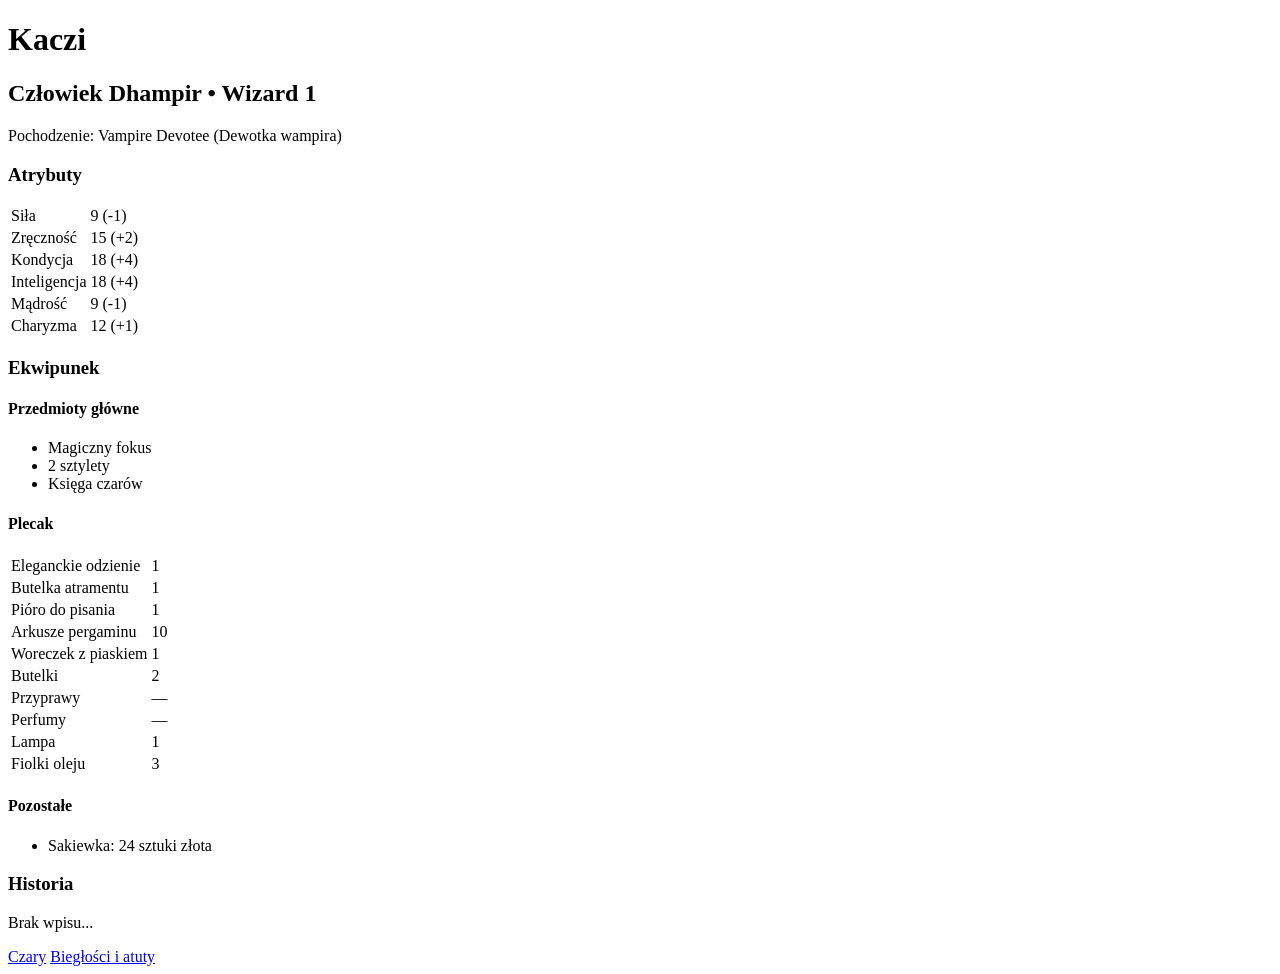
==== index.html @ c839cd34 "Create index.html" ====
<!DOCTYPE html>
<html lang="pl">
<head>
<meta charset="UTF-8">
<title>Kaczi – Karta Postaci</title>
<link rel="stylesheet" href="style.css">
</head>

<body>
<div class="container">

  <h1>Kaczi</h1>
  <h2>Człowiek Dhampir • Wizard 1</h2>
  <p class="sub">Pochodzenie: Vampire Devotee (Dewotka wampira)</p>

  <section>
    <h3>Atrybuty</h3>
    <table class="stats">
      <tr><td>Siła</td><td>9 (-1)</td></tr>
      <tr><td>Zręczność</td><td>15 (+2)</td></tr>
      <tr><td>Kondycja</td><td>18 (+4)</td></tr>
      <tr><td>Inteligencja</td><td>18 (+4)</td></tr>
      <tr><td>Mądrość</td><td>9 (-1)</td></tr>
      <tr><td>Charyzma</td><td>12 (+1)</td></tr>
    </table>
  </section>

  <section>
    <h3>Ekwipunek</h3>

    <div class="equipment-block">
      <h4>Przedmioty główne</h4>
      <ul>
        <li>Magiczny fokus</li>
        <li>2 sztylety</li>
        <li>Księga czarów</li>
      </ul>
    </div>

    <div class="equipment-block">
      <h4>Plecak</h4>
      <table class="backpack">
        <tr><td>Eleganckie odzienie</td><td>1</td></tr>
        <tr><td>Butelka atramentu</td><td>1</td></tr>
        <tr><td>Pióro do pisania</td><td>1</td></tr>
        <tr><td>Arkusze pergaminu</td><td>10</td></tr>
        <tr><td>Woreczek z piaskiem</td><td>1</td></tr>
        <tr><td>Butelki</td><td>2</td></tr>
        <tr><td>Przyprawy</td><td>—</td></tr>
        <tr><td>Perfumy</td><td>—</td></tr>
        <tr><td>Lampa</td><td>1</td></tr>
        <tr><td>Fiolki oleju</td><td>3</td></tr>
      </table>
    </div>

    <div class="equipment-block">
      <h4>Pozostałe</h4>
      <ul>
        <li>Sakiewka: 24 sztuki złota</li>
      </ul>
    </div>

  </section>

  <section>
    <h3>Historia</h3>
    <p class="empty">Brak wpisu...</p>
  </section>

  <nav>
    <a href="czary.html">Czary</a>
    <a href="umiejetnosci.html">Biegłości i atuty</a>
  </nav>

</div>
</body>
</html>
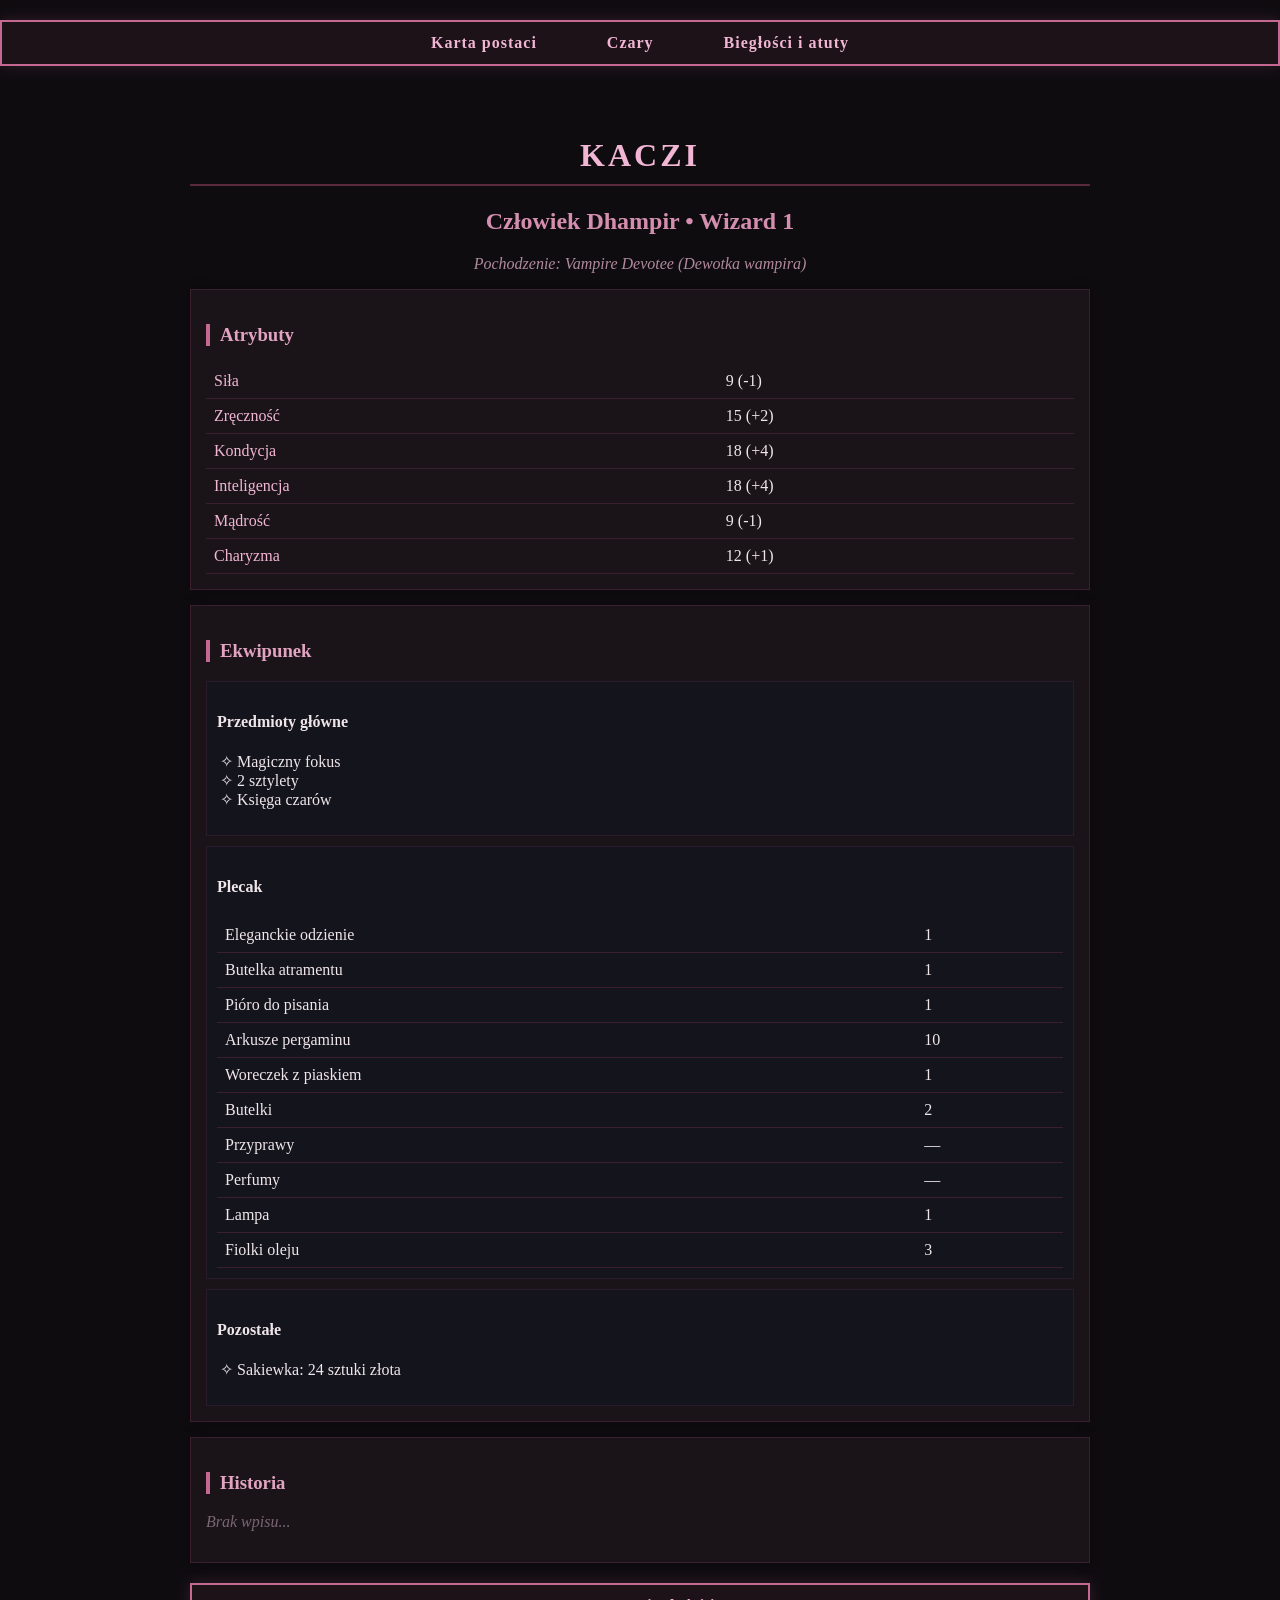
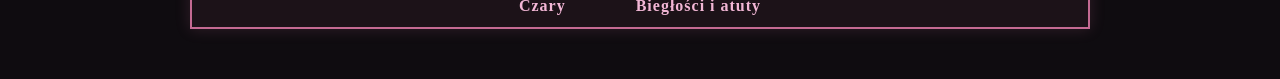
==== commit 82485ab7: "Update index.html" ====
--- a/index.html
+++ b/index.html
@@ -7,6 +7,13 @@
 </head>
 
 <body>
+
+<nav>
+  <a href="index.html">Karta postaci</a>
+  <a href="czary.html">Czary</a>
+  <a href="umiejetnosci.html">Biegłości i atuty</a>
+</nav>
+  
 <div class="container">
 
   <h1>Kaczi</h1>
--- a/style.css
+++ b/style.css
@@ -0,0 +1,148 @@
+body {
+  background: #0f0c10;
+  color: #f0e6ea;
+  font-family: "Georgia", serif;
+  margin: 0;
+}
+
+/* GŁÓWNY UKŁAD */
+.container {
+  max-width: 900px;
+  margin: auto;
+  padding: 30px;
+}
+
+/* TYPOGRAFIA */
+h1 {
+  color: #f2b6d5;
+  text-align: center;
+  letter-spacing: 3px;
+  text-transform: uppercase;
+  border-bottom: 2px solid #5a2a3a;
+  padding-bottom: 10px;
+}
+
+h2 {
+  color: #d48fb0;
+  text-align: center;
+}
+
+h3 {
+  color: #e3a3c3;
+  border-left: 4px solid #c46a92;
+  padding-left: 10px;
+}
+
+/* SUBTEKST */
+.sub {
+  color: #b08a9a;
+  font-style: italic;
+  text-align: center;
+}
+
+/* SEKCJE JAK MANUSKRYPT */
+section {
+  background: #1a1418;
+  border: 1px solid #3a202c;
+  padding: 15px;
+  margin: 15px 0;
+  box-shadow: 0 0 10px rgba(0,0,0,0.4);
+}
+
+/* STATYSTYKI */
+.stats, .backpack {
+  width: 100%;
+  border-collapse: collapse;
+}
+
+.stats td, .backpack td {
+  padding: 8px;
+  border-bottom: 1px solid #3a202c;
+}
+
+.stats td:first-child {
+  color: #f2b6d5;
+}
+
+/* LISTY */
+ul {
+  list-style-type: "✧ ";
+  padding-left: 20px;
+}
+
+/* NAV — WYRAŹNY PANEL */
+nav {
+  position: sticky;
+  top: 0;
+  background: #1c1218;
+  border: 2px solid #c46a92;
+  padding: 12px;
+  margin: 20px 0;
+  text-align: center;
+  box-shadow: 0 0 15px rgba(196, 106, 146, 0.2);
+  z-index: 1000;
+}
+
+nav a {
+  color: #f2b6d5;
+  text-decoration: none;
+  margin: 0 20px;
+  font-weight: bold;
+  letter-spacing: 1px;
+  padding: 8px 12px;
+  border: 1px solid transparent;
+  transition: 0.2s;
+}
+
+nav a:hover {
+  border: 1px solid #f2b6d5;
+  background: #2a1822;
+}
+
+/* PUSTE HISTORIE */
+.empty {
+  color: #7a6670;
+  font-style: italic;
+}
+
+/* EKWIPUNEK BLOKI */
+.equipment-block {
+  margin-top: 10px;
+  padding: 10px;
+  background: #14141d;
+  border: 1px solid #2a1b2f;
+}
+
+/* 🔮 TABELA SPELLS — SCROLL */
+.table-scroll {
+  overflow-x: auto;
+  border: 1px solid #3a202c;
+  background: #120e12;
+  padding: 10px;
+}
+
+/* SPELL TABLE */
+.spell-table {
+  width: 1200px;
+  border-collapse: collapse;
+  font-size: 13px;
+}
+
+.spell-table th {
+  background: #2a1822;
+  color: #f2b6d5;
+  padding: 8px;
+  border: 1px solid #3a202c;
+  text-align: center;
+}
+
+.spell-table td {
+  border: 1px solid #2a202c;
+  padding: 6px;
+  text-align: center;
+  color: #e9dbe2;
+}
+
+.spell-table td:nth-child(3) {
+  text-align: left;
+}
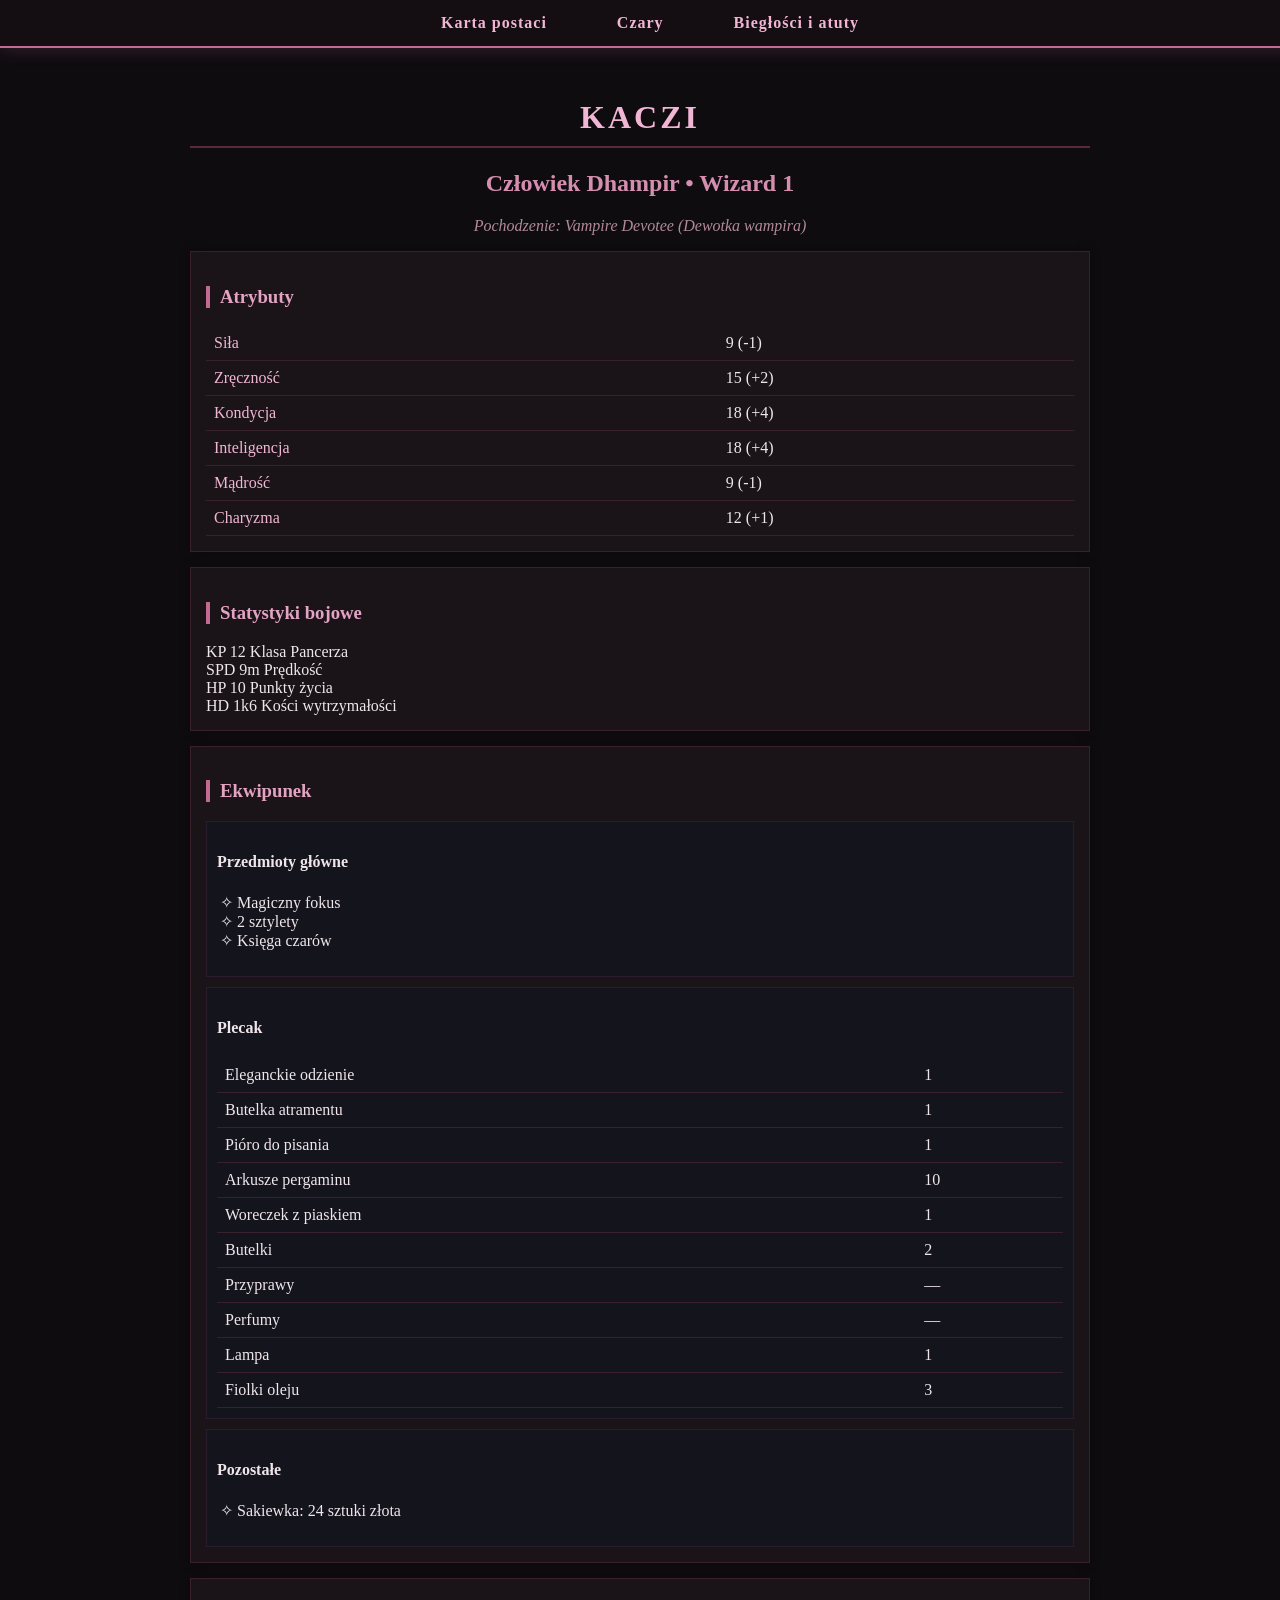
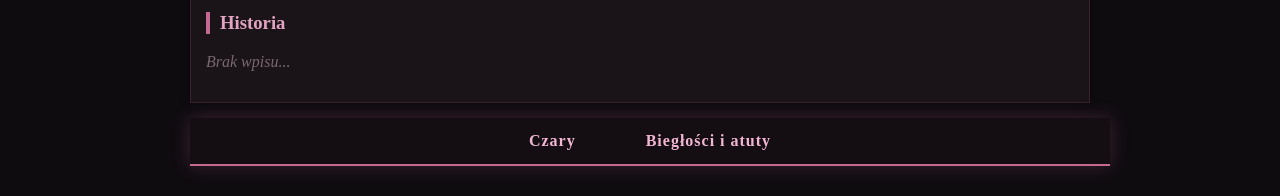
==== commit 3d133d91: "Update index.html" ====
--- a/index.html
+++ b/index.html
@@ -32,6 +32,42 @@
     </table>
   </section>
 
+
+  
+<section>
+  <h3>Statystyki bojowe</h3>
+
+  <div class="combat-grid">
+
+    <div class="combat-card">
+      <span class="combat-title">KP</span>
+      <span class="combat-value">12</span>
+      <span class="combat-desc">Klasa Pancerza</span>
+    </div>
+
+    <div class="combat-card">
+      <span class="combat-title">SPD</span>
+      <span class="combat-value">9m</span>
+      <span class="combat-desc">Prędkość</span>
+    </div>
+
+    <div class="combat-card">
+      <span class="combat-title">HP</span>
+      <span class="combat-value">10</span>
+      <span class="combat-desc">Punkty życia</span>
+    </div>
+
+    <div class="combat-card">
+      <span class="combat-title">HD</span>
+      <span class="combat-value">1k6</span>
+      <span class="combat-desc">Kości wytrzymałości</span>
+    </div>
+
+  </div>
+</section>
+  
+
+  
   <section>
     <h3>Ekwipunek</h3>
 
--- a/style.css
+++ b/style.css
@@ -74,22 +74,23 @@
 nav {
   position: sticky;
   top: 0;
-  background: #1c1218;
-  border: 2px solid #c46a92;
-  padding: 12px;
-  margin: 20px 0;
+  width: 100%;
+  background: #140e12;
+  border-bottom: 2px solid #c46a92;
+  padding: 14px 10px;
   text-align: center;
-  box-shadow: 0 0 15px rgba(196, 106, 146, 0.2);
-  z-index: 1000;
+  box-shadow: 0 0 18px rgba(196, 106, 146, 0.25);
+  z-index: 9999;
 }
 
 nav a {
   color: #f2b6d5;
   text-decoration: none;
-  margin: 0 20px;
+  margin: 0 18px;
   font-weight: bold;
   letter-spacing: 1px;
-  padding: 8px 12px;
+  padding: 8px 14px;
+  border-radius: 4px;
   border: 1px solid transparent;
   transition: 0.2s;
 }
@@ -146,3 +147,44 @@
 .spell-table td:nth-child(3) {
   text-align: left;
 }
+
+
+
+/* SPELL CARD */
+.spell-card {
+  margin: 12px 0;
+  border: 1px solid #3a202c;
+  background: #171217;
+}
+
+.spell-card summary {
+  padding: 14px;
+  cursor: pointer;
+  color: #f2b6d5;
+  font-weight: bold;
+  user-select: none;
+  list-style: none;
+}
+
+.spell-card summary::-webkit-details-marker {
+  display: none;
+}
+
+.spell-card summary::before {
+  content: "✦ ";
+  color: #d48fb0;
+}
+
+.spell-card[open] summary {
+  border-bottom: 1px solid #3a202c;
+  background: #21161d;
+}
+
+.spell-content {
+  padding: 15px;
+  line-height: 1.6;
+}
+
+.spell-content p {
+  margin: 8px 0;
+}
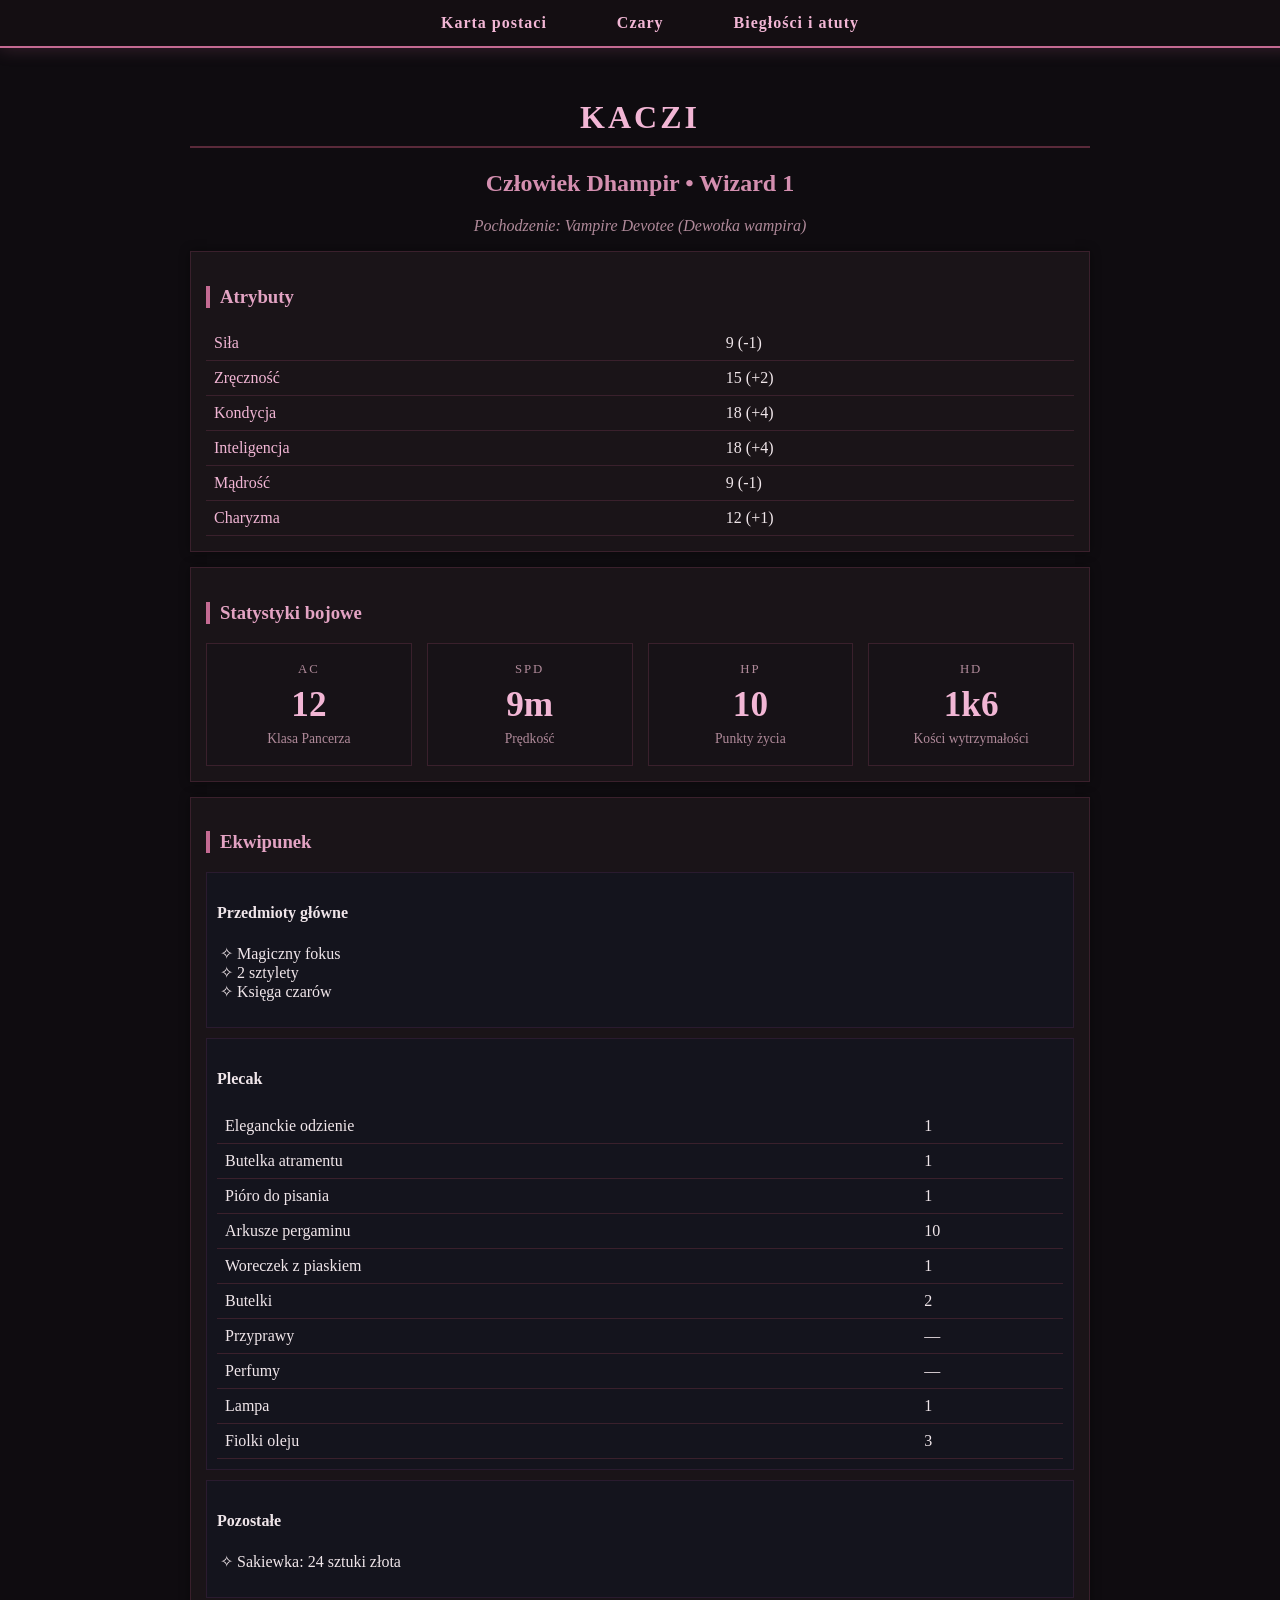
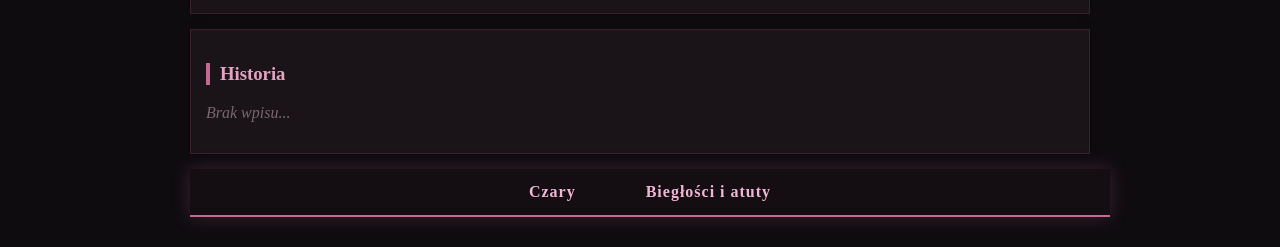
==== commit 0d60646b: "Update index.html" ====
--- a/index.html
+++ b/index.html
@@ -40,7 +40,7 @@
   <div class="combat-grid">
 
     <div class="combat-card">
-      <span class="combat-title">KP</span>
+      <span class="combat-title">AC</span>
       <span class="combat-value">12</span>
       <span class="combat-desc">Klasa Pancerza</span>
     </div>
--- a/style.css
+++ b/style.css
@@ -188,3 +188,53 @@
 .spell-content p {
   margin: 8px 0;
 }
+
+
+
+
+
+
+/* KARTY STATYSTYK BOJOWYCH */
+
+.combat-grid {
+  display: grid;
+  grid-template-columns: repeat(auto-fit, minmax(160px, 1fr));
+  gap: 15px;
+  margin-top: 15px;
+}
+
+.combat-card {
+  background: #171217;
+  border: 1px solid #3a202c;
+  padding: 18px;
+  text-align: center;
+  transition: 0.2s;
+}
+
+.combat-card:hover {
+  background: #21161d;
+  border-color: #c46a92;
+}
+
+.combat-title {
+  display: block;
+  font-size: 0.8rem;
+  letter-spacing: 2px;
+  text-transform: uppercase;
+  color: #b08a9a;
+  margin-bottom: 8px;
+}
+
+.combat-value {
+  display: block;
+  font-size: 2.2rem;
+  font-weight: bold;
+  color: #f2b6d5;
+  margin-bottom: 6px;
+}
+
+.combat-desc {
+  display: block;
+  font-size: 0.85rem;
+  color: #b08a9a;
+}
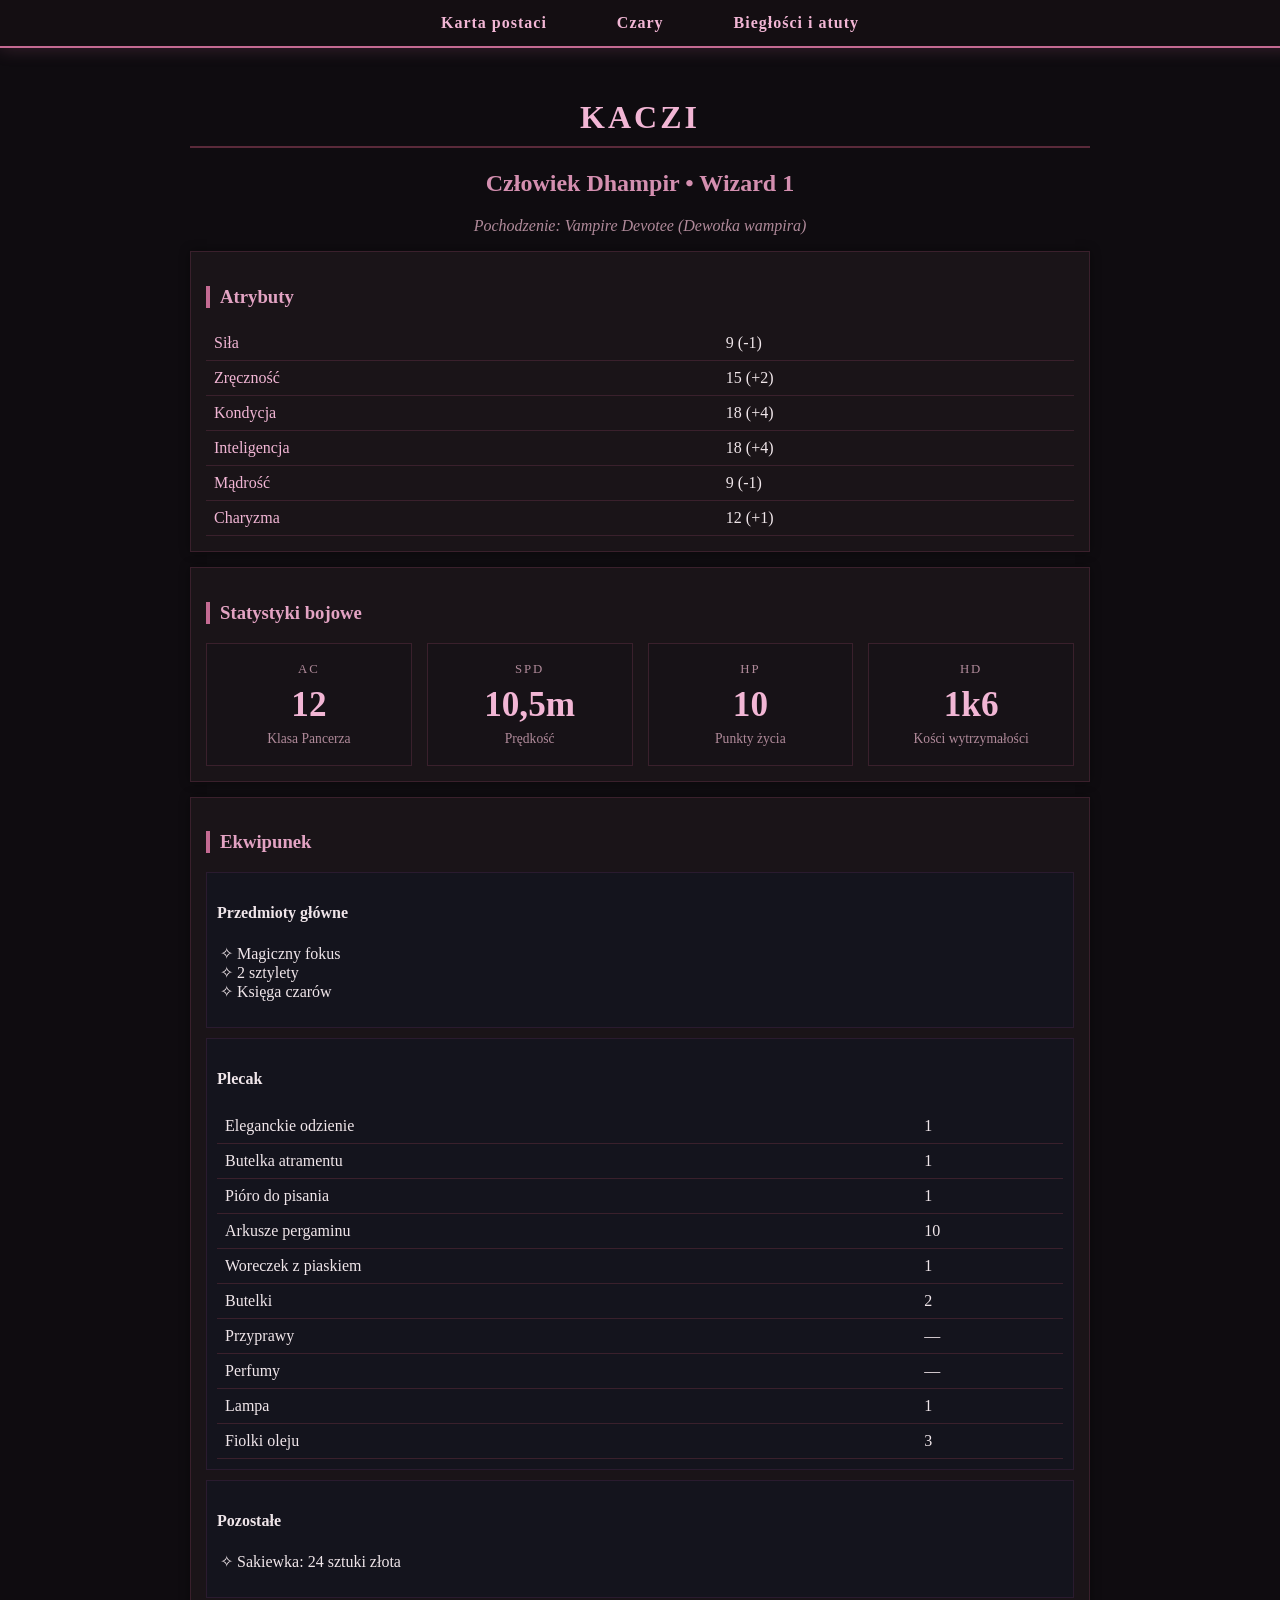
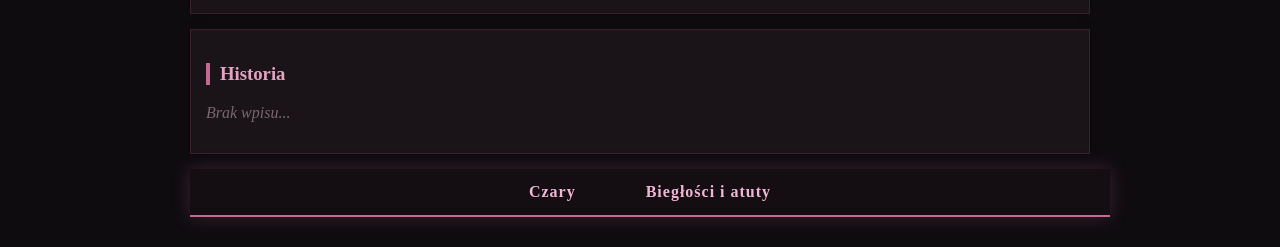
==== commit b1918452: "Update index.html" ====
--- a/index.html
+++ b/index.html
@@ -47,7 +47,7 @@
 
     <div class="combat-card">
       <span class="combat-title">SPD</span>
-      <span class="combat-value">9m</span>
+      <span class="combat-value">10,5m</span>
       <span class="combat-desc">Prędkość</span>
     </div>
 
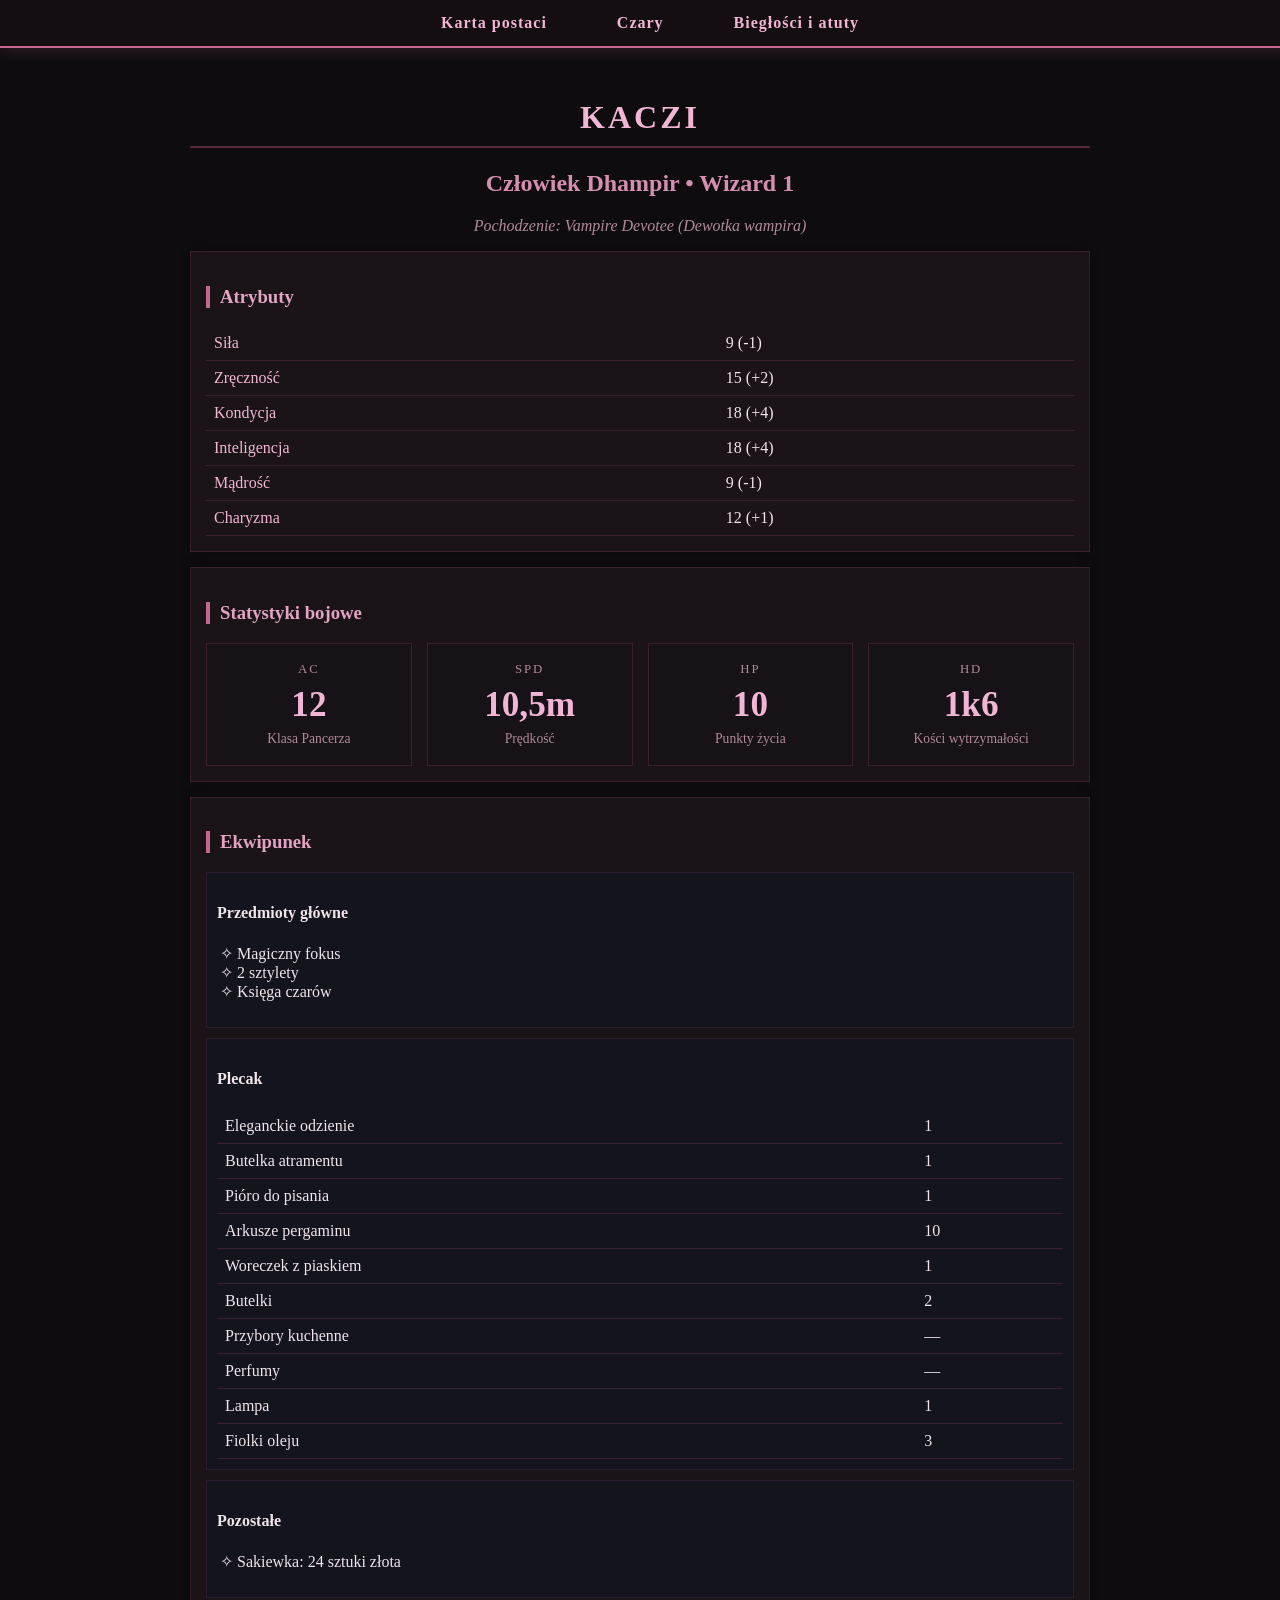
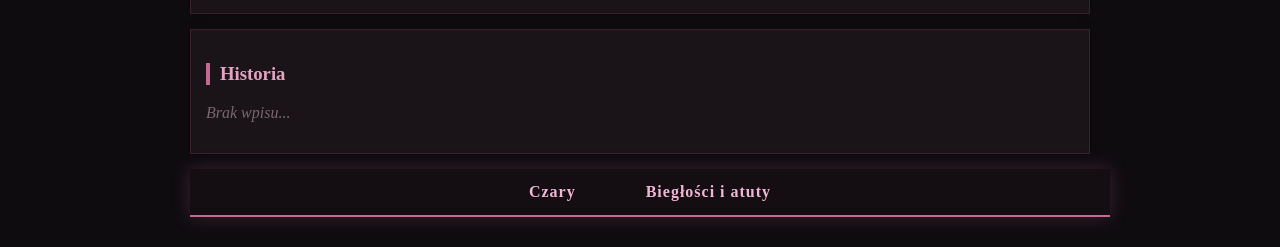
==== commit 40315f41: "Update index.html" ====
--- a/index.html
+++ b/index.html
@@ -89,7 +89,7 @@
         <tr><td>Arkusze pergaminu</td><td>10</td></tr>
         <tr><td>Woreczek z piaskiem</td><td>1</td></tr>
         <tr><td>Butelki</td><td>2</td></tr>
-        <tr><td>Przyprawy</td><td>—</td></tr>
+        <tr><td>Przybory kuchenne</td><td>—</td></tr>
         <tr><td>Perfumy</td><td>—</td></tr>
         <tr><td>Lampa</td><td>1</td></tr>
         <tr><td>Fiolki oleju</td><td>3</td></tr>
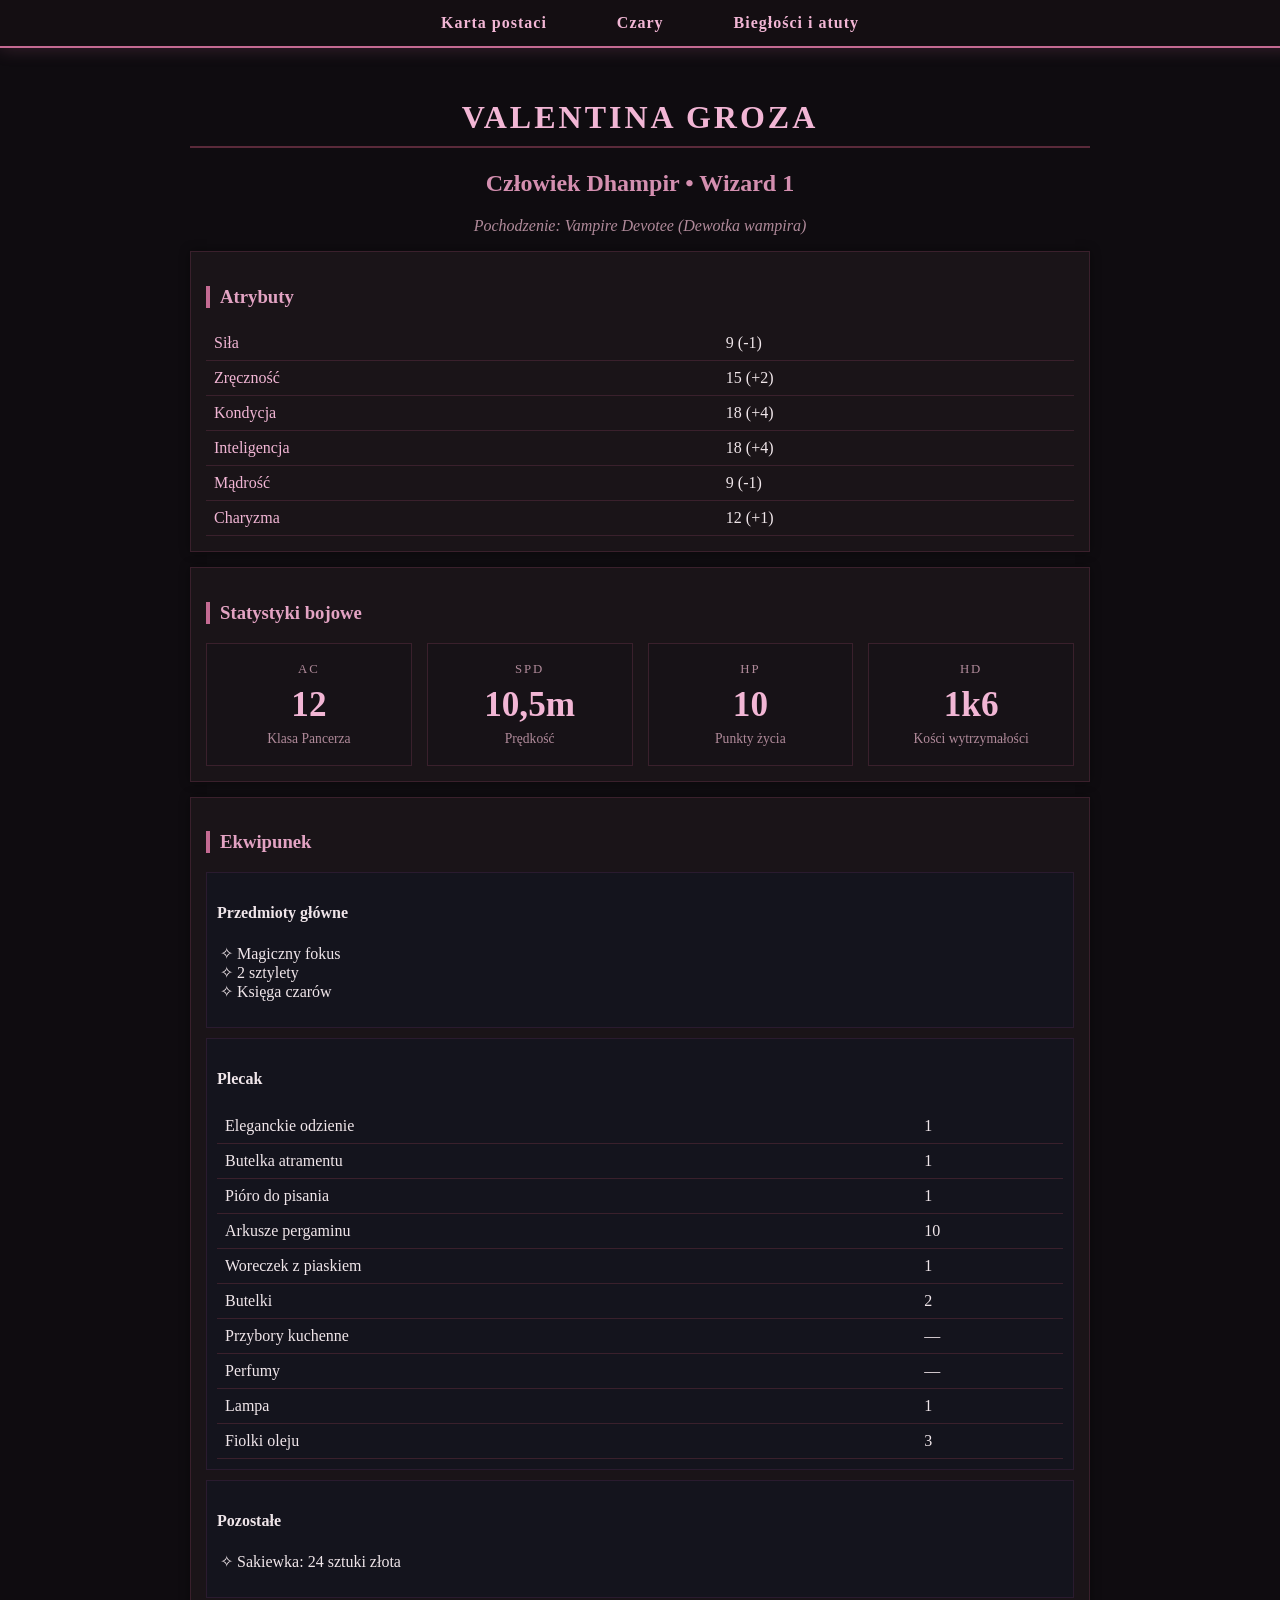
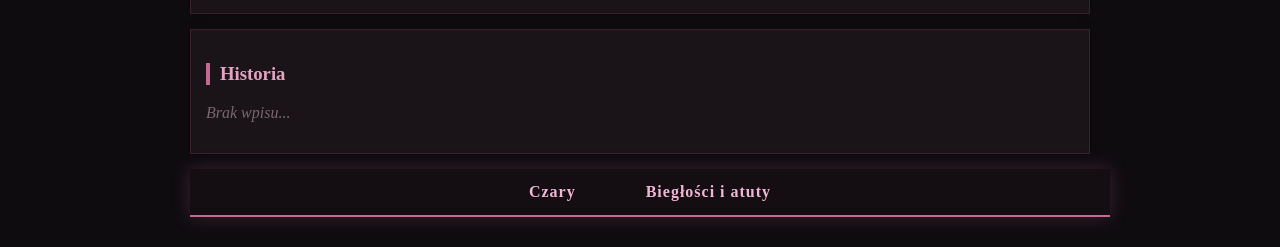
==== commit 0e584b13: "Update index.html" ====
--- a/index.html
+++ b/index.html
@@ -16,7 +16,7 @@
   
 <div class="container">
 
-  <h1>Kaczi</h1>
+  <h1>Valentina Groza</h1>
   <h2>Człowiek Dhampir • Wizard 1</h2>
   <p class="sub">Pochodzenie: Vampire Devotee (Dewotka wampira)</p>
 
